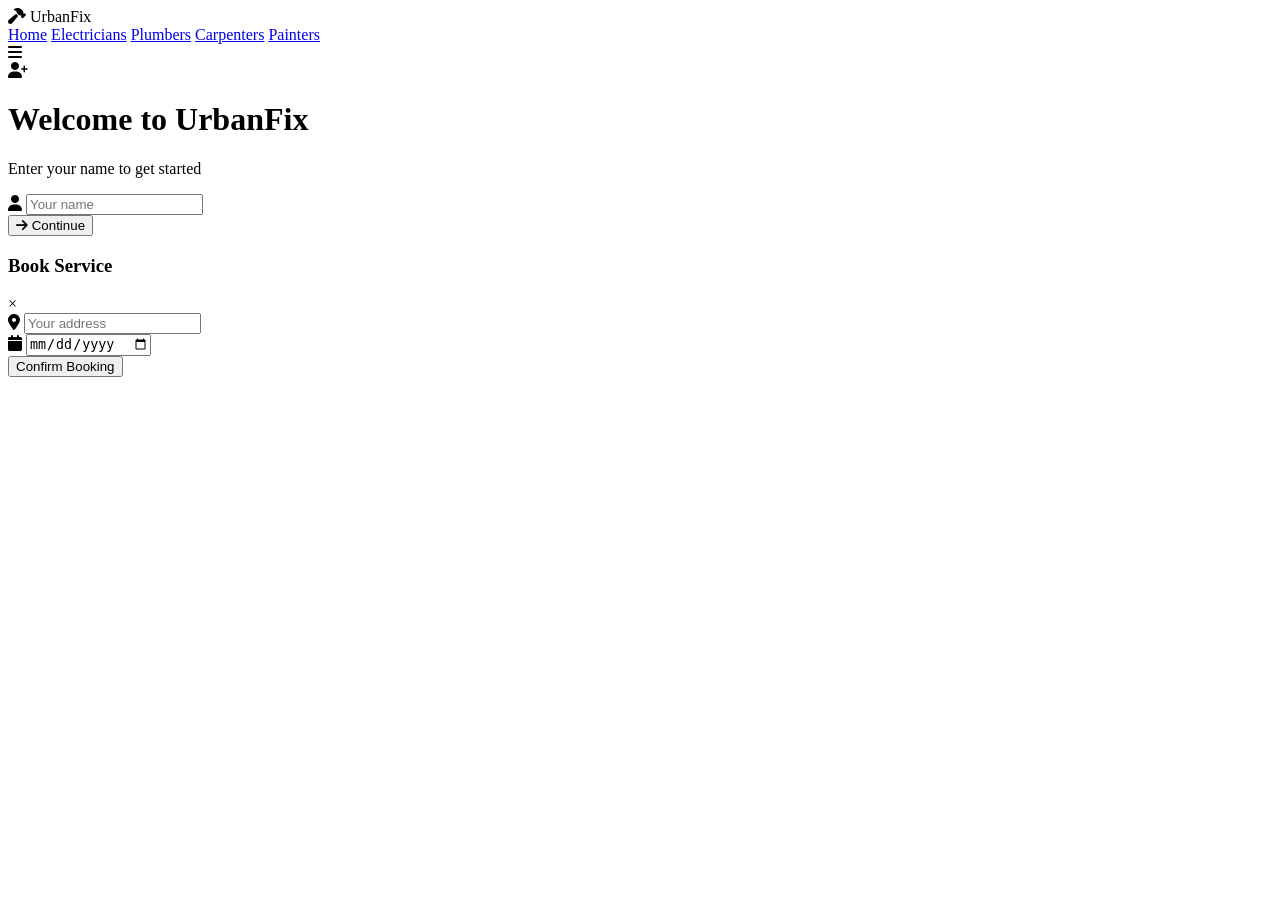
==== index.html @ 441cc655 "Initial upload" ====
<!DOCTYPE html>
<html lang="en">
<head>
    <meta charset="UTF-8">
    <meta name="viewport" content="width=device-width, initial-scale=1.0">
    <title>UrbanFix - Home Repair Services</title>
    <link rel="stylesheet" href="css/style.css">
    <link href="https://fonts.googleapis.com/css2?family=Inter:wght@300;400;500;600;700&display=swap" rel="stylesheet">
    <link rel="stylesheet" href="https://cdnjs.cloudflare.com/ajax/libs/font-awesome/6.4.0/css/all.min.css">
</head>
<body>
    <nav class="navbar" id="navbar">
        <div class="nav-container">
            <div class="nav-logo">
                <i class="fas fa-hammer"></i>
                UrbanFix
            </div>
            <div class="nav-links" id="navLinks">
                <a href="index.html">Home</a>
                <a href="electrician.html">Electricians</a>
                <a href="plumber.html">Plumbers</a>
                <a href="carpenter.html">Carpenters</a>
                <a href="painter.html">Painters</a>
                <a href="#" id="logoutBtn" style="display:none;">Logout</a>
            </div>
            <div class="nav-toggle" id="navToggle">
                <i class="fas fa-bars"></i>
            </div>
        </div>
    </nav>

    <div class="login-container" id="loginContainer">
        <div class="login-card">
            <div class="login-header">
                <i class="fas fa-user-plus"></i>
                <h1>Welcome to UrbanFix</h1>
                <p>Enter your name to get started</p>
            </div>
            <form id="loginForm">
                <div class="input-group">
                    <i class="fas fa-user"></i>
                    <input type="text" id="userName" placeholder="Your name" required>
                </div>
                <button type="submit" class="btn-primary">
                    <i class="fas fa-arrow-right"></i>
                    Continue
                </button>
            </form>
        </div>
    </div>

    <main class="main-content" id="mainContent" style="display:none;">
        <section class="hero">
            <div class="hero-content">
                <h1>Book Trusted Home Repair Experts</h1>
                <p>Find verified electricians, plumbers, carpenters & painters near you. Fast booking, transparent pricing.</p>
                <div class="hero-stats">
                    <div class="stat">
                        <div class="stat-number">5K+</div>
                        <div class="stat-label">Happy Customers</div>
                    </div>
                    <div class="stat">
                        <div class="stat-number">24h</div>
                        <div class="stat-label">Avg Response</div>
                    </div>
                    <div class="stat">
                        <div class="stat-number">4.8⭐</div>
                        <div class="stat-label">Rating</div>
                    </div>
                </div>
            </div>
        </section>

        <section class="services-grid">
            <div class="container">
                <div class="section-header">
                    <h2>Our Services</h2>
                    <p>Choose from our verified professionals</p>
                </div>
                <div class="services-container">
                    <div class="service-card" onclick="window.location.href='electrician.html'">
                        <div class="service-icon">
                            <i class="fas fa-bolt"></i>
                        </div>
                        <h3>Electricians</h3>
                        <p>Wiring, lights, fans & repairs</p>
                        <button class="btn-secondary">View Workers</button>
                    </div>
                    <div class="service-card" onclick="window.location.href='plumber.html'">
                        <div class="service-icon">
                            <i class="fas fa-tools"></i>
                        </div>
                        <h3>Plumbers</h3>
                        <p>Pipes, leaks & fittings</p>
                        <button class="btn-secondary">View Workers</button>
                    </div>
                    <div class="service-card" onclick="window.location.href='carpenter.html'">
                        <div class="service-icon">
                            <i class="fas fa-hammer"></i>
                        </div>
                        <h3>Carpenters</h3>
                        <p>Furniture & woodwork</p>
                        <button class="btn-secondary">View Workers</button>
                    </div>
                    <div class="service-card" onclick="window.location.href='painter.html'">
                        <div class="service-icon">
                            <i class="fas fa-paint-roller"></i>
                        </div>
                        <h3>Painters</h3>
                        <p>Interior & exterior painting</p>
                        <button class="btn-secondary">View Workers</button>
                    </div>
                </div>
            </div>
        </section>
    </main>

    <div id="bookingModal" class="modal">
        <div class="modal-content">
            <div class="modal-header">
                <h3 id="modalTitle">Book Service</h3>
                <span class="close">&times;</span>
            </div>
            <form id="bookingForm">
                <input type="hidden" id="workerName" />
                <div class="input-group">
                    <i class="fas fa-map-marker-alt"></i>
                    <input type="text" id="address" placeholder="Your address" required>
                </div>
                <div class="input-group">
                    <i class="fas fa-calendar"></i>
                    <input type="date" id="bookingDate" required>
                </div>
                <button type="submit" class="btn-primary full-width">Confirm Booking</button>
            </form>
        </div>
    </div>

    <script src="js/main.js"></script>
</body>
</html>
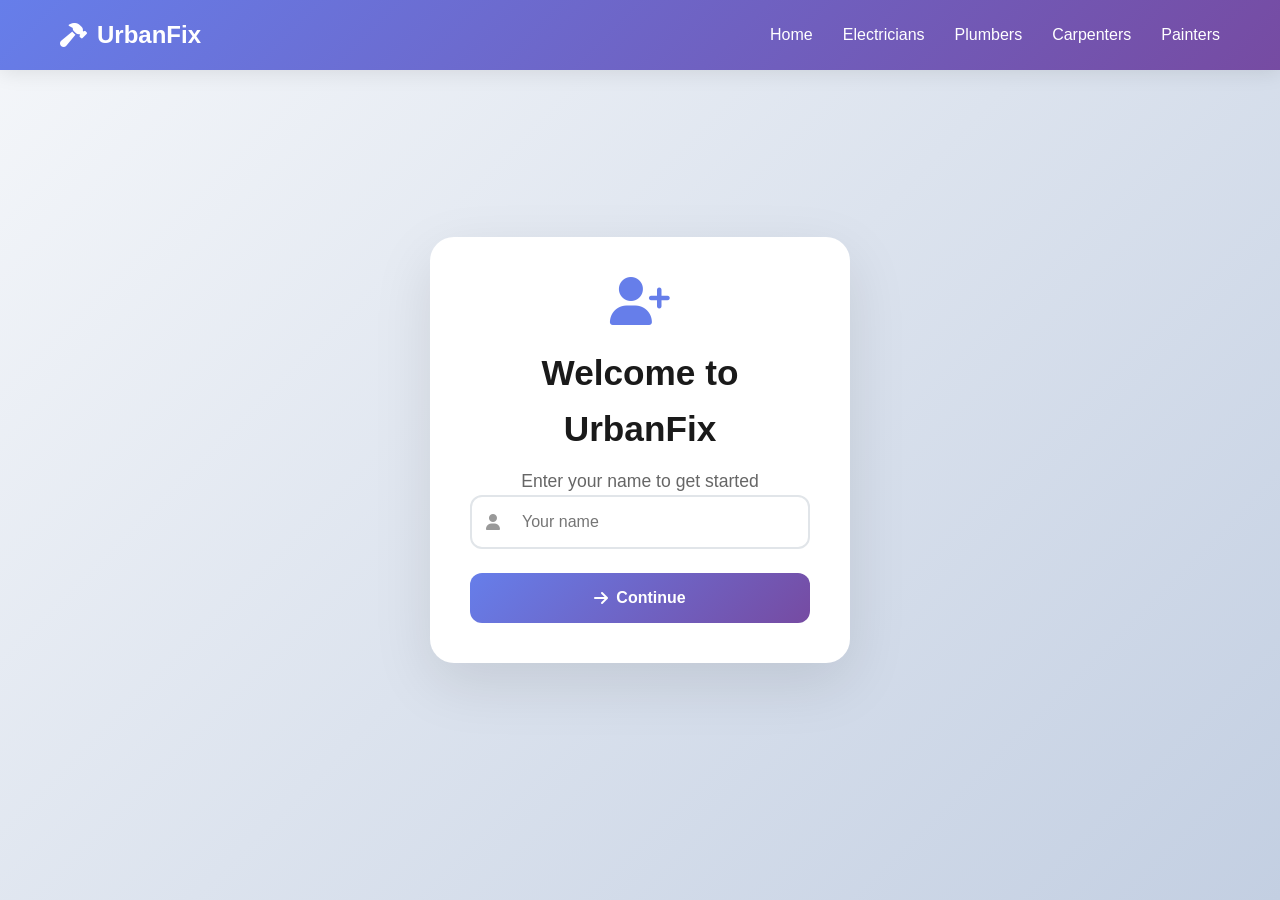
==== commit d2137b53: "Add files via upload" ====
--- a/index.html
+++ b/index.html
@@ -4,7 +4,7 @@
     <meta charset="UTF-8">
     <meta name="viewport" content="width=device-width, initial-scale=1.0">
     <title>UrbanFix - Home Repair Services</title>
-    <link rel="stylesheet" href="css/style.css">
+    <link rel="stylesheet" href="style.css">
     <link href="https://fonts.googleapis.com/css2?family=Inter:wght@300;400;500;600;700&display=swap" rel="stylesheet">
     <link rel="stylesheet" href="https://cdnjs.cloudflare.com/ajax/libs/font-awesome/6.4.0/css/all.min.css">
 </head>
--- a/style.css
+++ b/style.css
@@ -0,0 +1,518 @@
+* {
+    margin: 0;
+    padding: 0;
+    box-sizing: border-box;
+}
+
+body {
+    font-family: 'Inter', sans-serif;
+    line-height: 1.6;
+    color: #333;
+    overflow-x: hidden;
+}
+
+.container {
+    max-width: 1200px;
+    margin: 0 auto;
+    padding: 0 20px;
+}
+
+/* Navigation */
+.navbar {
+    background: linear-gradient(135deg, #667eea 0%, #764ba2 100%);
+    position: fixed;
+    top: 0;
+    width: 100%;
+    z-index: 1000;
+    box-shadow: 0 2px 20px rgba(0,0,0,0.1);
+}
+
+.nav-container {
+    max-width: 1200px;
+    margin: 0 auto;
+    padding: 0 20px;
+    display: flex;
+    justify-content: space-between;
+    align-items: center;
+    height: 70px;
+}
+
+.nav-logo {
+    font-size: 1.5rem;
+    font-weight: 700;
+    color: white;
+    display: flex;
+    align-items: center;
+    gap: 10px;
+}
+
+.nav-links {
+    display: flex;
+    gap: 30px;
+    align-items: center;
+}
+
+.nav-links a {
+    color: white;
+    text-decoration: none;
+    font-weight: 500;
+    transition: opacity 0.3s;
+}
+
+.nav-links a:hover {
+    opacity: 0.8;
+}
+
+.nav-toggle {
+    display: none;
+    color: white;
+    font-size: 1.5rem;
+    cursor: pointer;
+}
+
+#logoutBtn {
+    background: rgba(255,255,255,0.2);
+    padding: 8px 16px;
+    border-radius: 20px;
+    backdrop-filter: blur(10px);
+}
+
+/* Login */
+.login-container {
+    min-height: 100vh;
+    background: linear-gradient(135deg, #f5f7fa 0%, #c3cfe2 100%);
+    display: flex;
+    align-items: center;
+    justify-content: center;
+    padding: 20px;
+}
+
+.login-card {
+    background: white;
+    border-radius: 24px;
+    padding: 40px;
+    box-shadow: 0 20px 60px rgba(0,0,0,0.1);
+    max-width: 420px;
+    width: 100%;
+    text-align: center;
+}
+
+.login-header i {
+    font-size: 3rem;
+    color: #667eea;
+    margin-bottom: 20px;
+}
+
+.login-header h1 {
+    font-size: 2.2rem;
+    font-weight: 700;
+    color: #1a1a1a;
+    margin-bottom: 10px;
+}
+
+.login-header p {
+    color: #666;
+    font-size: 1.1rem;
+}
+
+.input-group {
+    position: relative;
+    margin-bottom: 24px;
+}
+
+.input-group i {
+    position: absolute;
+    left: 16px;
+    top: 50%;
+    transform: translateY(-50%);
+    color: #999;
+    z-index: 1;
+}
+
+.input-group input {
+    width: 100%;
+    padding: 16px 16px 16px 50px;
+    border: 2px solid #e1e5e9;
+    border-radius: 12px;
+    font-size: 1rem;
+    transition: all 0.3s;
+    background: white;
+}
+
+.input-group input:focus {
+    outline: none;
+    border-color: #667eea;
+    box-shadow: 0 0 0 3px rgba(102,126,234,0.1);
+}
+
+.btn-primary, .btn-secondary {
+    width: 100%;
+    padding: 16px;
+    border: none;
+    border-radius: 12px;
+    font-size: 1rem;
+    font-weight: 600;
+    cursor: pointer;
+    transition: all 0.3s;
+    display: flex;
+    align-items: center;
+    justify-content: center;
+    gap: 8px;
+}
+
+.btn-primary {
+    background: linear-gradient(135deg, #667eea 0%, #764ba2 100%);
+    color: white;
+}
+
+.btn-primary:hover {
+    transform: translateY(-2px);
+    box-shadow: 0 10px 30px rgba(102,126,234,0.4);
+}
+
+.btn-secondary {
+    background: white;
+    color: #667eea;
+    border: 2px solid #667eea;
+}
+
+.btn-secondary:hover {
+    background: #667eea;
+    color: white;
+    transform: translateY(-2px);
+}
+
+/* Main Content */
+.hero {
+    background: linear-gradient(135deg, #667eea 0%, #764ba2 100%);
+    color: white;
+    padding: 140px 0 100px;
+    text-align: center;
+}
+
+.hero-content h1 {
+    font-size: clamp(2.5rem, 5vw, 4rem);
+    font-weight: 800;
+    margin-bottom: 20px;
+    max-width: 800px;
+    margin-left: auto;
+    margin-right: auto;
+}
+
+.hero-content p {
+    font-size: 1.3rem;
+    margin-bottom: 40px;
+    opacity: 0.95;
+    max-width: 600px;
+    margin-left: auto;
+    margin-right: auto;
+}
+
+.hero-stats {
+    display: grid;
+    grid-template-columns: repeat(auto-fit, minmax(150px, 1fr));
+    gap: 30px;
+    max-width: 600px;
+    margin: 0 auto;
+}
+
+.stat {
+    text-align: center;
+}
+
+.stat-number {
+    font-size: 2.5rem;
+    font-weight: 800;
+    line-height: 1;
+    margin-bottom: 5px;
+}
+
+.stat-label {
+    font-size: 0.95rem;
+    opacity: 0.9;
+}
+
+/* Services Grid */
+.services-grid {
+    padding: 80px 0;
+    background: #f8f9ff;
+}
+
+.section-header {
+    text-align: center;
+    margin-bottom: 60px;
+}
+
+.section-header h2 {
+    font-size: 2.5rem;
+    font-weight: 700;
+    color: #1a1a1a;
+    margin-bottom: 15px;
+}
+
+.section-header p {
+    font-size: 1.2rem;
+    color: #666;
+    max-width: 500px;
+    margin: 0 auto;
+}
+
+.services-container {
+    display: grid;
+    grid-template-columns: repeat(auto-fit, minmax(280px, 1fr));
+    gap: 30px;
+}
+
+.service-card {
+    background: white;
+    border-radius: 24px;
+    padding: 40px 30px;
+    text-align: center;
+    cursor: pointer;
+    transition: all 0.3s;
+    box-shadow: 0 10px 40px rgba(0,0,0,0.08);
+    height: 100%;
+}
+
+.service-card:hover {
+    transform: translateY(-10px);
+    box-shadow: 0 30px 60px rgba(0,0,0,0.15);
+}
+
+.service-icon {
+    width: 80px;
+    height: 80px;
+    background: linear-gradient(135deg, #667eea 0%, #764ba2 100%);
+    border-radius: 20px;
+    display: flex;
+    align-items: center;
+    justify-content: center;
+    margin: 0 auto 25px;
+    font-size: 2rem;
+    color: white;
+}
+
+.service-card h3 {
+    font-size: 1.5rem;
+    font-weight: 700;
+    color: #1a1a1a;
+    margin-bottom: 15px;
+}
+
+.service-card p {
+    color: #666;
+    margin-bottom: 25px;
+    line-height: 1.6;
+}
+
+/* Service Detail Pages */
+.workers-section {
+    padding: 80px 0;
+}
+
+.workers-container {
+    display: grid;
+    grid-template-columns: repeat(auto-fit, minmax(350px, 1fr));
+    gap: 30px;
+    margin-top: 50px;
+}
+
+.worker-card {
+    background: white;
+    border-radius: 20px;
+    padding: 30px;
+    box-shadow: 0 15px 50px rgba(0,0,0,0.08);
+    transition: all 0.3s;
+    border-top: 4px solid #667eea;
+}
+
+.worker-card:hover {
+    transform: translateY(-5px);
+    box-shadow: 0 25px 70px rgba(0,0,0,0.12);
+}
+
+.worker-avatar {
+    width: 60px;
+    height: 60px;
+    background: linear-gradient(135deg, #667eea 0%, #764ba2 100%);
+    border-radius: 50%;
+    display: flex;
+    align-items: center;
+    justify-content: center;
+    color: white;
+    font-weight: 700;
+    font-size: 1.2rem;
+    margin-bottom: 20px;
+}
+
+.worker-name {
+    font-size: 1.4rem;
+    font-weight: 700;
+    color: #1a1a1a;
+    margin-bottom: 8px;
+}
+
+.worker-meta {
+    display: flex;
+    gap: 20px;
+    margin-bottom: 20px;
+    flex-wrap: wrap;
+}
+
+.worker-meta span {
+    background: #f0f4ff;
+    padding: 6px 14px;
+    border-radius: 20px;
+    font-size: 0.85rem;
+    font-weight: 600;
+}
+
+.rating {
+    color: #f39c12;
+}
+
+.price {
+    background: linear-gradient(135deg, #667eea 0%, #764ba2 100%) !important;
+    color: white !important;
+}
+
+.book-btn {
+    width: 100%;
+    background: linear-gradient(135deg, #667eea 0%, #764ba2 100%);
+    color: white;
+    border: none;
+    padding: 14px;
+    border-radius: 12px;
+    font-weight: 600;
+    cursor: pointer;
+    transition: all 0.3s;
+}
+
+.book-btn:hover {
+    transform: translateY(-2px);
+    box-shadow: 0 10px 30px rgba(102,126,234,0.4);
+}
+
+/* Modal */
+.modal {
+    display: none;
+    position: fixed;
+    z-index: 2000;
+    left: 0;
+    top: 0;
+    width: 100%;
+    height: 100%;
+    background: rgba(0,0,0,0.5);
+    backdrop-filter: blur(5px);
+}
+
+.modal-content {
+    background: white;
+    margin: 10% auto;
+    padding: 0;
+    border-radius: 20px;
+    width: 90%;
+    max-width: 450px;
+    max-height: 80vh;
+    overflow-y: auto;
+    animation: modalSlide 0.3s ease;
+}
+
+@keyframes modalSlide {
+    from { transform: translateY(-50px); opacity: 0; }
+    to { transform: translateY(0); opacity: 1; }
+}
+
+.modal-header {
+    padding: 25px 30px 20px;
+    border-bottom: 1px solid #eee;
+    display: flex;
+    justify-content: space-between;
+    align-items: center;
+}
+
+.modal-header h3 {
+    color: #1a1a1a;
+    font-size: 1.4rem;
+}
+
+.close {
+    font-size: 2rem;
+    color: #999;
+    cursor: pointer;
+}
+
+.close:hover {
+    color: #333;
+}
+
+#bookingForm .btn-primary {
+    margin-top: 20px;
+}
+
+.full-width {
+    width: 100% !important;
+}
+
+/* Responsive */
+@media (max-width: 768px) {
+    .nav-toggle {
+        display: block;
+    }
+    
+    .nav-links {
+        position: fixed;
+        top: 70px;
+        left: -100%;
+        width: 100%;
+        height: calc(100vh - 70px);
+        background: linear-gradient(135deg, #667eea 0%, #764ba2 100%);
+        flex-direction: column;
+        justify-content: flex-start;
+        align-items: center;
+        padding-top: 50px;
+        transition: 0.3s;
+    }
+    
+    .nav-links.active {
+        left: 0;
+    }
+    
+    .hero-content h1 {
+        font-size: 2.2rem;
+    }
+    
+    .hero-stats {
+        grid-template-columns: 1fr;
+        gap: 20px;
+    }
+    
+    .login-card {
+        padding: 30px 25px;
+        margin: 20px;
+    }
+    
+    .services-container {
+        grid-template-columns: 1fr;
+        gap: 20px;
+    }
+    
+    .workers-container {
+        grid-template-columns: 1fr;
+        gap: 20px;
+    }
+}
+
+@media (max-width: 480px) {
+    .hero {
+        padding: 120px 0 80px;
+    }
+    
+    .services-grid, .workers-section {
+        padding: 60px 0;
+    }
+    
+    .section-header h2 {
+        font-size: 2rem;
+    }
+}
